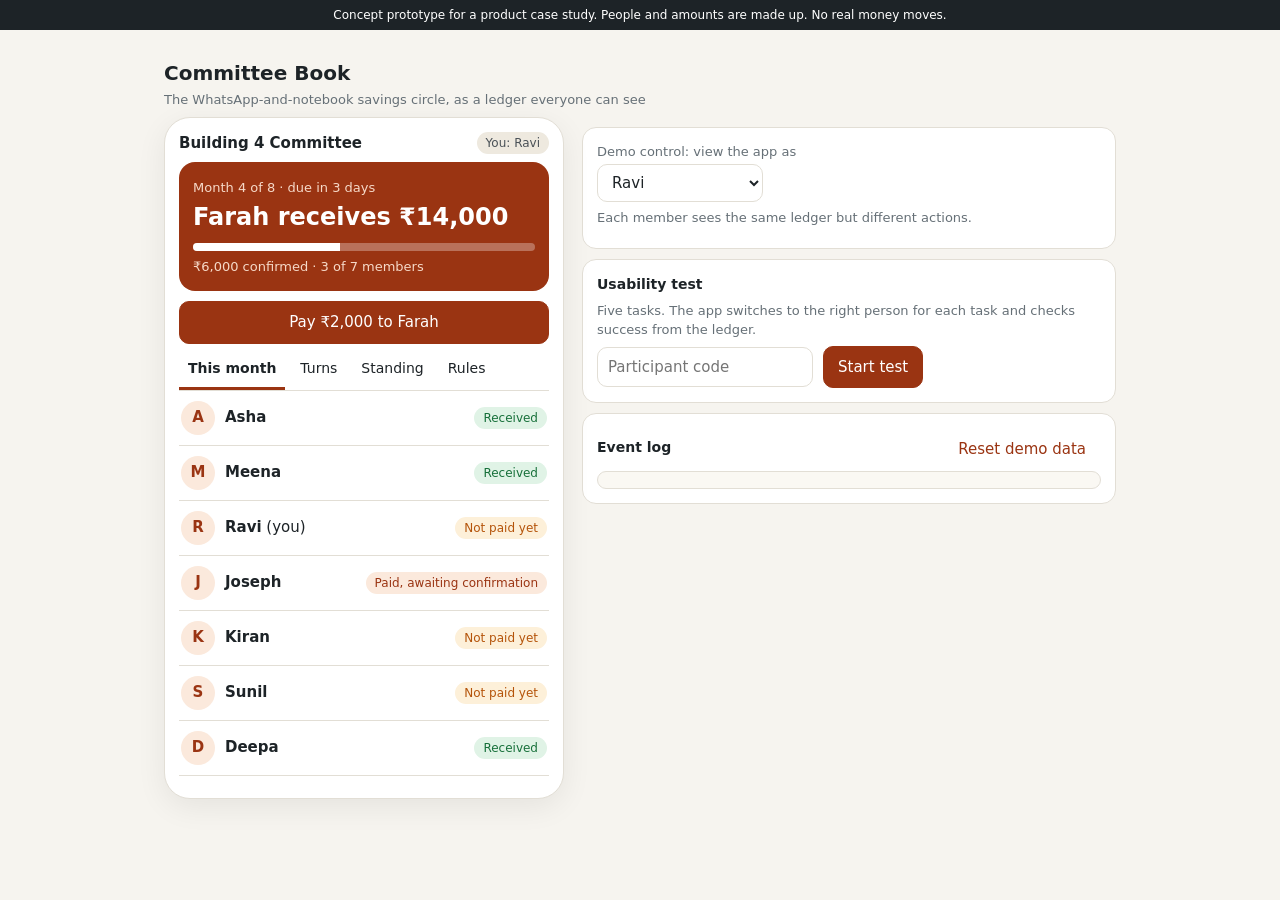
==== index.html @ bd83f0d8 "Add committee-book: prototype, PRD, tests and README Split out of pm-prototypes into its own reposit" ====
<!DOCTYPE html>
<html lang="en">
<head>
<meta charset="utf-8">
<meta name="viewport" content="width=device-width, initial-scale=1">
<title>Committee Book: a shared ledger for savings circles</title>
<link rel="stylesheet" href="base.css">
<style>
:root{--accent:#9a3412;--accent-soft:#fbe9dc}
.layout{display:grid;grid-template-columns:400px 1fr;gap:18px;align-items:start}@media(max-width:860px){.layout{grid-template-columns:1fr}}
.phone{margin:0}.scroll{height:680px;overflow:auto;padding:14px}
.hero{background:var(--accent);color:#fff;border-radius:16px;padding:14px}.hero b{font-size:24px;display:block}.hero small{color:#f6d9c8}
.bar{height:8px;background:rgba(255,255,255,.3);border-radius:9px;overflow:hidden;margin:8px 0 4px}.bar i{display:block;height:100%;background:#fff}
.who{display:flex;gap:10px;align-items:center;padding:10px 2px;border-bottom:1px solid var(--line)}.who .av{width:34px;height:34px;border-radius:50%;background:var(--accent-soft);color:var(--accent);display:grid;place-items:center;font-weight:700;flex:none}
.who .act{margin-left:auto;display:flex;gap:6px;align-items:center;flex-wrap:wrap;justify-content:flex-end}.who button{min-height:34px;padding:4px 10px}
.tabs button{padding:8px 9px;font-size:14px}.note{background:var(--warn-soft);border:1px solid #efd9a8;border-radius:12px;padding:10px;margin:10px 0}
.task{background:#fff;border:2px solid var(--accent);border-radius:12px;padding:12px}.seg{display:flex;gap:6px;flex-wrap:wrap;margin:6px 0}
</style>
</head>
<body>
<div class="concept">Concept prototype for a product case study. People and amounts are made up. No real money moves.</div>
<div class="wrap">
  <header class="top"><div><h1>Committee Book</h1><small>The WhatsApp-and-notebook savings circle, as a ledger everyone can see</small></div></header>
  <div class="layout">
    <div class="phone" id="phone"><div class="scroll" id="app"></div></div>
    <div>
      <div class="card">
        <label for="viewer">Demo control: view the app as</label>
        <select id="viewer"></select>
        <p class="muted">Each member sees the same ledger but different actions.</p>
      </div>
      <div class="card">
        <h3>Usability test</h3>
        <p class="muted">Five tasks. The app switches to the right person for each task and checks success from the ledger.</p>
        <div class="row"><input id="pid" placeholder="Participant code" maxlength="12"><button class="primary" id="startTest">Start test</button></div>
        <div id="taskBox" class="task hidden" style="margin-top:10px"></div>
        <div id="testDone" class="hidden" style="margin-top:10px"><table id="testTable"></table><div class="row" style="margin-top:8px"><button class="primary" id="dlTest">Download results (CSV)</button></div></div>
      </div>
      <div class="card"><div class="row"><h3 class="grow">Event log</h3><button class="ghost" id="resetData">Reset demo data</button></div><div class="log" id="log"></div></div>
    </div>
  </div>
</div>
<script src="logic.js"></script>
<script>
const C = Committee, $ = id => document.getElementById(id);
const esc = s => String(s).replace(/[&<>"]/g, c => ({ '&': '&amp;', '<': '&lt;', '>': '&gt;', '"': '&quot;' }[c]));
const store = { get(k, d) { try { return JSON.parse(localStorage.getItem(k)) ?? d; } catch (e) { return d; } }, set(k, v) { try { localStorage.setItem(k, JSON.stringify(v)); } catch (e) {} } };
const rupee = n => (n < 0 ? '−' : '') + '₹' + Math.abs(n).toLocaleString('en-IN');
let s = C.seed(), me = 3, tab = 'round', events = [], test = null, toastTimer = null;
const nm = id => C.member(s, id).name;
function track(name, detail) { events.push({ t: Date.now(), name, detail: detail || '', as: nm(me) }); $('log').textContent = events.slice(-40).map(e => `${new Date(e.t).toLocaleTimeString('en-IN')}  ${e.as.padEnd(7)} ${e.name}  ${e.detail}`).join('\n'); $('log').scrollTop = 1e6; if (test) { test.taps++; checkTask(); } }
function toast(msg, undo) { const old = $('toast'); if (old) old.remove(); clearTimeout(toastTimer); const t = document.createElement('div'); t.className = 'toast'; t.id = 'toast'; t.setAttribute('role', 'status'); t.innerHTML = `<span class="grow">${esc(msg)}</span>${undo ? '<button>Undo</button>' : ''}`; if (undo) t.querySelector('button').onclick = () => { undo(); t.remove(); }; $('phone').appendChild(t); toastTimer = setTimeout(() => t.remove(), 5000); }
function sheet(html) { closeSheet(); const bg = document.createElement('div'); bg.className = 'sheet-bg'; bg.id = 'sheetBg'; bg.innerHTML = `<div class="sheet" role="dialog" aria-modal="true">${html}</div>`; bg.onclick = e => { if (e.target === bg) closeSheet(); }; $('phone').appendChild(bg); return bg; }
function closeSheet() { const x = $('sheetBg'); if (x) x.remove(); }
function apply(next, ev, detail, msg) { const prev = s; if (next === prev) return; s = next; track(ev, detail); closeSheet(); render(); toast(msg, () => { s = prev; track('undo', ev); render(); }); }
const PILL = { confirmed: ['ok', 'Received'], paid: ['acc', 'Paid, awaiting confirmation'], pending: ['warn', 'Not paid yet'] };

function render() {
  const sum = C.summary(s), r = sum.round, total = Object.keys(r.pay).length, iReceive = r.receiver === me, mine = r.pay[me];
  const swapsForMe = s.swaps.filter(w => w.status === 'pending' && w.to === me);
  let h = `<div class="row"><b class="grow">${esc(s.name)}</b><span class="pill">You: ${esc(nm(me))}${me === s.organiser ? ' (organiser)' : ''}</span></div>
    <div class="hero" style="margin-top:8px"><small>Month ${r.n} of ${s.members.length} · due ${r.dueInDays <= 0 ? 'today' : 'in ' + r.dueInDays + ' days'}</small><b>${esc(nm(r.receiver))} receives ${rupee(C.pot(s))}</b><div class="bar"><i style="width:${sum.confirmed.length / total * 100}%"></i></div><small>${rupee(sum.collected)} confirmed · ${sum.confirmed.length} of ${total} members</small></div>`;
  h += swapsForMe.map(w => `<div class="note"><b>${esc(nm(w.from))} asks to swap turns with you</b><br><small>You would receive in month ${C.turnOf(s, w.from)} instead of month ${C.turnOf(s, w.to)}.</small><div class="row" style="margin-top:6px"><button class="primary" data-swap="${w.id}" data-ok="1">Agree</button><button data-swap="${w.id}" data-ok="">Decline</button></div></div>`).join('');
  if (!iReceive && mine) h += mine.status === 'pending' ? `<button class="primary" id="payBtn" style="width:100%;margin-top:10px">Pay ${rupee(s.contribution)} to ${esc(nm(r.receiver))}</button>${mine.disputed ? '<small class="pill bad">' + esc(nm(r.receiver)) + ' says the last payment did not arrive</small>' : ''}` : `<div class="note">${mine.status === 'paid' ? 'You have paid. Waiting for ' + esc(nm(r.receiver)) + ' to confirm.' : 'Your payment this month is confirmed.'}</div>`;
  if (iReceive) h += `<div class="note"><b>It is your month.</b> Confirm each payment when it reaches your account.</div>`;
  h += `<div class="tabs" role="tablist">${[['round', 'This month'], ['turns', 'Turns'], ['standing', 'Standing'], ['rules', 'Rules']].map(([k, t]) => `<button role="tab" aria-selected="${tab === k}" data-tab="${k}">${t}</button>`).join('')}</div>`;
  if (tab === 'round') {
    h += Object.keys(r.pay).map(Number).map(id => { const p = r.pay[id], [cls, txt] = PILL[p.status];
      const act = iReceive && p.status === 'paid' ? `<button class="primary" data-confirm="${id}">Confirm received</button><button data-dispute="${id}">Not received</button>` : `<span class="pill ${cls}">${txt}</span>`;
      return `<div class="who"><span class="av">${esc(nm(id)[0])}</span><span><b>${esc(nm(id))}</b>${id === me ? ' (you)' : ''}${p.late ? '<br><small>paid late</small>' : ''}</span><span class="act">${act}</span></div>`; }).join('');
    if (me === s.organiser && sum.pending.length) h += `<button id="remind" style="width:100%;margin-top:10px">Remind ${sum.pending.length} member${sum.pending.length > 1 ? 's' : ''} who have not paid</button>`;
  }
  if (tab === 'turns') h += s.order.map((id, i) => { const n = i + 1, state = n < s.current ? ['', 'Done'] : n === s.current ? ['acc', 'This month'] : ['', 'Month ' + n];
    const ask = n > s.current && id !== me && C.canSwap(s, me, id) ? `<button data-ask="${id}">Ask to swap</button>` : '';
    const waiting = s.swaps.some(w => w.status === 'pending' && w.from === me && w.to === id) ? '<span class="pill warn">Swap requested</span>' : '';
    return `<div class="who"><span class="av">${n}</span><span><b>${esc(nm(id))}</b>${id === me ? ' (you)' : ''}</span><span class="act">${waiting || ask}<span class="pill ${state[0]}">${state[1]}</span></span></div>`; }).join('');
  if (tab === 'standing') h += `<p class="muted">Someone who has already received the pot still owes the group their remaining months. This table makes that visible to everyone.</p><table><tr><th>Member</th><th class="num">Put in</th><th class="num">Received</th><th class="num">Ahead / behind</th><th class="num">On time</th></tr>${C.standing(s).map(x => `<tr><td>${esc(x.name)}${x.id === me ? ' (you)' : ''}</td><td class="num">${rupee(x.paidIn)}</td><td class="num">${rupee(x.received)}</td><td class="num"><span class="pill ${x.net > 0 ? 'warn' : ''}">${x.net > 0 ? '+' : ''}${rupee(x.net)}</span></td><td class="num">${x.onTime}%</td></tr>`).join('')}</table><small>Ahead (+) means received more than put in so far.</small>`;
  if (tab === 'rules') h += `<p class="muted">Agreed by all members when the group was created.</p><ol>${C.RULES.map(x => `<li style="margin:6px 0">${esc(x)}</li>`).join('')}</ol>`;
  $('app').innerHTML = h;
  $('app').querySelectorAll('[data-tab]').forEach(b => b.onclick = () => { tab = b.dataset.tab; track('open_tab', tab); render(); });
  $('app').querySelectorAll('[data-confirm]').forEach(b => b.onclick = () => apply(C.confirm(s, +b.dataset.confirm), 'payment_confirmed', nm(+b.dataset.confirm), `Confirmed ${nm(+b.dataset.confirm)}’s payment`));
  $('app').querySelectorAll('[data-dispute]').forEach(b => b.onclick = () => apply(C.dispute(s, +b.dataset.dispute), 'payment_disputed', nm(+b.dataset.dispute), `Marked as not received. ${nm(+b.dataset.dispute)} has been told.`));
  $('app').querySelectorAll('[data-swap]').forEach(b => b.onclick = () => apply(C.answerSwap(s, +b.dataset.swap, !!b.dataset.ok), b.dataset.ok ? 'swap_approved' : 'swap_declined', '', b.dataset.ok ? 'Turns swapped. Everyone can see the new order.' : 'Swap declined'));
  $('app').querySelectorAll('[data-ask]').forEach(b => b.onclick = () => { const to = +b.dataset.ask; track('swap_start', nm(to)); const sh = sheet(`<h2 style="margin-top:0">Swap turns with ${esc(nm(to))}?</h2><p>You would receive in month ${C.turnOf(s, to)} instead of month ${C.turnOf(s, me)}. ${esc(nm(to))} must agree. The whole group will see the change.</p><div class="row"><button class="primary" id="y">Send request</button><button id="n">Cancel</button></div>`); sh.querySelector('#y').onclick = () => apply(C.requestSwap(s, me, to), 'swap_requested', nm(to), `Request sent to ${nm(to)}`); sh.querySelector('#n').onclick = closeSheet; });
  const pb = $('payBtn'); if (pb) pb.onclick = () => { track('pay_start'); const sh = sheet(`<h2 style="margin-top:0">Pay ${esc(nm(r.receiver))}</h2><p><b>${rupee(s.contribution)}</b> goes straight from your bank account to ${esc(nm(r.receiver))}’s by UPI. The app does not hold it.</p><small>In this prototype no money moves.</small><div class="row" style="margin-top:10px"><button class="primary" id="y">Pay ${rupee(s.contribution)}</button><button id="n">Cancel</button></div>`); sh.querySelector('#y').onclick = () => apply(C.pay(s, me), 'paid', nm(r.receiver), `Paid. ${nm(r.receiver)} will confirm.`); sh.querySelector('#n').onclick = closeSheet; };
  const rb = $('remind'); if (rb) rb.onclick = () => { track('reminder_sent', sum.pending.map(nm).join(', ')); toast('Reminder sent to ' + sum.pending.map(nm).join(', ')); };
  $('viewer').value = me;
}
$('viewer').innerHTML = s.members.map(m => `<option value="${m.id}">${esc(m.name)}${m.id === s.organiser ? ' (organiser)' : ''}</option>`).join('');
$('viewer').onchange = e => { me = +e.target.value; tab = 'round'; closeSheet(); const t = $('toast'); if (t) t.remove(); render(); };

// ---------- usability test ----------
function showTask() { const t = C.TASKS[test.i]; me = t.as; tab = 'round'; closeSheet(); render(); $('taskBox').classList.remove('hidden'); $('taskBox').innerHTML = `<small>Task ${test.i + 1} of ${C.TASKS.length}</small><p style="font-weight:600">${esc(t.text)}</p><button class="ghost" id="giveUp">I can’t do this</button>`; $('giveUp').onclick = () => endTask(false); test.t0 = Date.now(); test.taps = 0; test.mark = events.length; }
function checkTask() { if (!test || test.asking) return; if (C.TASKS[test.i].done(s, events.slice(test.mark))) endTask(true); }
function endTask(ok) { test.asking = true; const rec = { participant: test.pid, task: C.TASKS[test.i].id, success: ok ? 1 : 0, seconds: +((Date.now() - test.t0) / 1000).toFixed(1), taps: test.taps };
  $('taskBox').innerHTML = `<p style="font-weight:600">${ok ? 'Done.' : 'No problem.'} How easy was that?</p><div class="seg">${[1, 2, 3, 4, 5, 6, 7].map(n => `<button data-n="${n}">${n}</button>`).join('')}</div><small>1 = very hard, 7 = very easy</small>`;
  $('taskBox').querySelectorAll('[data-n]').forEach(b => b.onclick = () => { rec.ease = +b.dataset.n; test.rows.push(rec); test.asking = false; if (++test.i < C.TASKS.length) showTask(); else finishTest(); }); }
function finishTest() { const rows = test.rows; store.set('committee_tests', store.get('committee_tests', []).concat(rows)); $('taskBox').classList.add('hidden'); $('testDone').classList.remove('hidden');
  $('testTable').innerHTML = '<tr><th>Task</th><th>Done</th><th class="num">Seconds</th><th class="num">Taps</th><th class="num">Ease</th></tr>' + rows.map(r => `<tr><td>${r.task}</td><td>${r.success ? 'yes' : 'no'}</td><td class="num">${r.seconds}</td><td class="num">${r.taps}</td><td class="num">${r.ease}</td></tr>`).join('');
  $('dlTest').onclick = () => { const a = document.createElement('a'); a.href = URL.createObjectURL(new Blob(['participant,task,success,seconds,taps,ease\n' + store.get('committee_tests', rows).map(r => [r.participant, r.task, r.success, r.seconds, r.taps, r.ease].join(',')).join('\n')], { type: 'text/csv' })); a.download = 'committee_test.csv'; document.body.appendChild(a); a.click(); a.remove(); }; test = null; }
$('startTest').onclick = () => { s = C.seed(); events = []; $('testDone').classList.add('hidden'); test = { pid: $('pid').value.trim().replace(/[^A-Za-z0-9_-]/g, '') || 'P' + String(Date.now()).slice(-4), i: 0, rows: [], taps: 0, asking: false }; showTask(); };
$('resetData').onclick = () => { s = C.seed(); events = []; $('log').textContent = ''; tab = 'round'; closeSheet(); render(); };
render();
</script>
</body>
</html>
---- base.css ----
:root{--bg:#f6f4ef;--card:#fff;--ink:#1d2327;--muted:#667077;--line:#e2ded5;--accent:#0f6b5c;--accent-soft:#dff1ec;--warn:#b45309;--warn-soft:#fdf0d9;--bad:#b3261e;--bad-soft:#fbe4e2;--ok:#17703a;--ok-soft:#e0f3e6;--r:14px}
*{box-sizing:border-box}html{-webkit-text-size-adjust:100%}
body{margin:0;background:var(--bg);color:var(--ink);font:15px/1.5 system-ui,-apple-system,"Segoe UI",Roboto,"Noto Sans",sans-serif}
h1{font-size:20px;margin:0}h2{font-size:16px;margin:18px 0 8px}h3{font-size:14px;margin:0 0 4px}
p{margin:6px 0}small,.muted{color:var(--muted);font-size:13px}
.wrap{max-width:980px;margin:0 auto;padding:14px}
.concept{background:#1d2327;color:#fff;font-size:12px;padding:6px 14px;text-align:center}
header.top{display:flex;align-items:center;justify-content:space-between;gap:10px;padding:14px 0 6px;flex-wrap:wrap}
.card{background:var(--card);border:1px solid var(--line);border-radius:var(--r);padding:14px;margin:10px 0}
.row{display:flex;gap:10px;align-items:center;flex-wrap:wrap}.grow{flex:1}.right{margin-left:auto}
button,.btn{font:inherit;border:1px solid var(--line);background:#fff;color:var(--ink);border-radius:10px;padding:9px 14px;cursor:pointer;min-height:40px}
button:hover{border-color:#b9b3a6}button.primary{background:var(--accent);border-color:var(--accent);color:#fff}
button.danger{background:var(--bad);border-color:var(--bad);color:#fff}button.ghost{border-color:transparent;background:transparent;color:var(--accent)}
button:disabled{opacity:.5;cursor:default}button:focus-visible,select:focus-visible,input:focus-visible,textarea:focus-visible{outline:2px solid var(--accent);outline-offset:2px}
select,input,textarea{font:inherit;border:1px solid var(--line);border-radius:10px;padding:8px 10px;background:#fff;color:var(--ink);max-width:100%}
textarea{width:100%;min-height:80px;resize:vertical}label{font-size:13px;color:var(--muted);display:block;margin-bottom:3px}
.tabs{display:flex;gap:6px;border-bottom:1px solid var(--line);margin-top:6px;overflow-x:auto}
.tabs button{border:0;border-bottom:3px solid transparent;border-radius:0;background:none;padding:10px 12px;white-space:nowrap}
.tabs button[aria-selected=true]{border-bottom-color:var(--accent);font-weight:600}
.pill{display:inline-block;font-size:12px;padding:2px 9px;border-radius:99px;background:#eee9df;color:#4a5157;white-space:nowrap}
.pill.ok{background:var(--ok-soft);color:var(--ok)}.pill.warn{background:var(--warn-soft);color:var(--warn)}.pill.bad{background:var(--bad-soft);color:var(--bad)}.pill.acc{background:var(--accent-soft);color:var(--accent)}
table{border-collapse:collapse;width:100%;font-size:13px}th,td{border-bottom:1px solid var(--line);padding:6px 8px;text-align:left}th{color:var(--muted);font-weight:600}td.num,th.num{text-align:right;font-variant-numeric:tabular-nums}
.grid2{display:grid;grid-template-columns:1fr 1fr;gap:12px}@media(max-width:760px){.grid2{grid-template-columns:1fr}}
.phone{max-width:400px;margin:0 auto;background:#fff;border:1px solid var(--line);border-radius:26px;overflow:hidden;position:relative;min-height:640px;box-shadow:0 8px 30px rgba(0,0,0,.07)}
.sheet-bg{position:absolute;inset:0;background:rgba(20,24,27,.45);display:flex;align-items:flex-end;z-index:5}
.sheet{background:#fff;border-radius:20px 20px 0 0;padding:16px;width:100%;max-height:88%;overflow:auto}
.toast{position:absolute;left:12px;right:12px;bottom:12px;background:#1d2327;color:#fff;border-radius:12px;padding:10px 12px;display:flex;align-items:center;gap:10px;z-index:6;font-size:14px}
.toast button{min-height:32px;padding:4px 10px;background:transparent;color:#9be3d2;border-color:transparent}
.hidden{display:none!important}.log{font:12px/1.5 ui-monospace,Menlo,Consolas,monospace;max-height:260px;overflow:auto;background:#faf8f3;border:1px solid var(--line);border-radius:10px;padding:8px;white-space:pre-wrap}
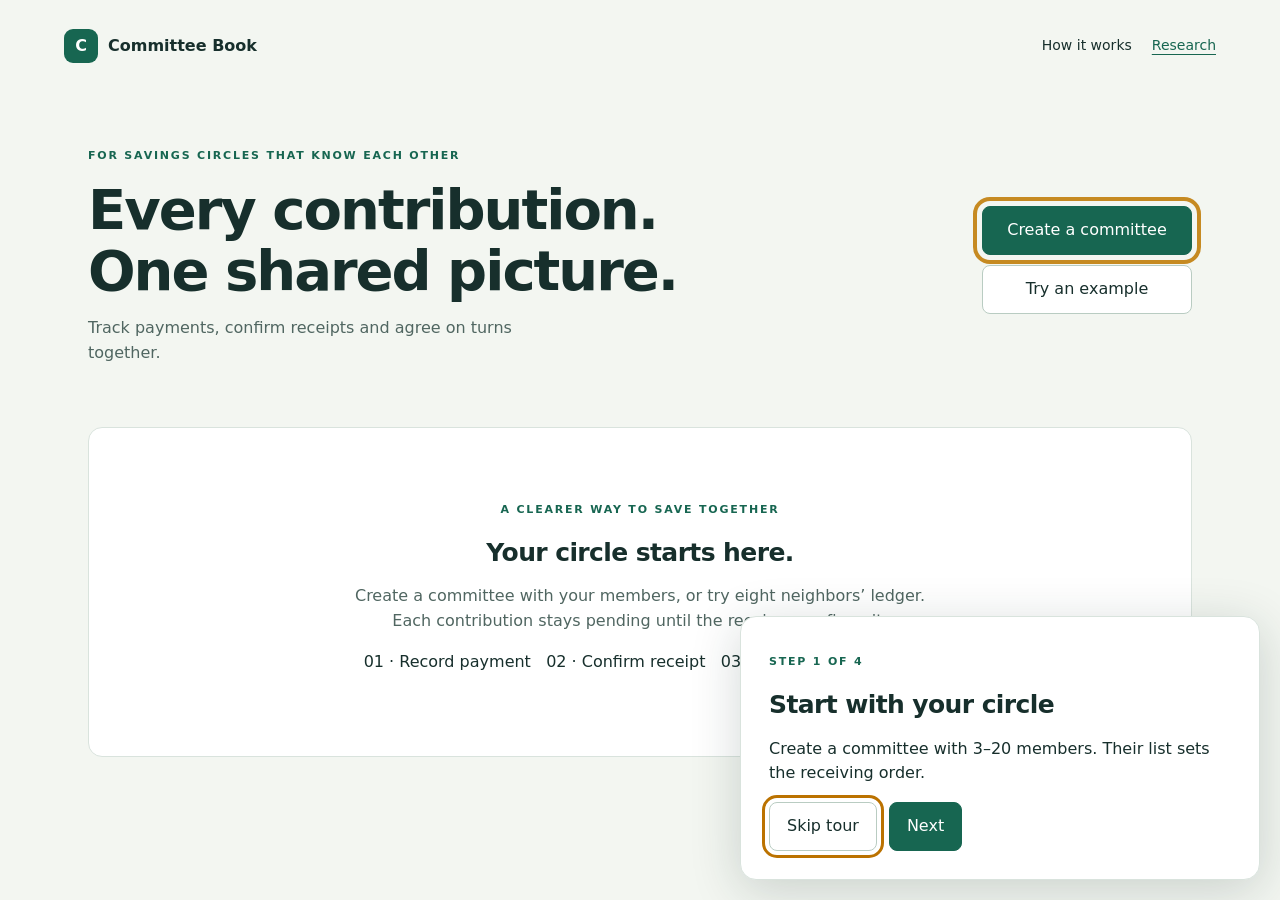
==== commit e192452c: "UI overhaul: new interface, walkthrough, working flows" ====
--- a/index.html
+++ b/index.html
@@ -1,106 +1,7 @@
-<!DOCTYPE html>
-<html lang="en">
-<head>
-<meta charset="utf-8">
-<meta name="viewport" content="width=device-width, initial-scale=1">
-<title>Committee Book: a shared ledger for savings circles</title>
-<link rel="stylesheet" href="base.css">
-<style>
-:root{--accent:#9a3412;--accent-soft:#fbe9dc}
-.layout{display:grid;grid-template-columns:400px 1fr;gap:18px;align-items:start}@media(max-width:860px){.layout{grid-template-columns:1fr}}
-.phone{margin:0}.scroll{height:680px;overflow:auto;padding:14px}
-.hero{background:var(--accent);color:#fff;border-radius:16px;padding:14px}.hero b{font-size:24px;display:block}.hero small{color:#f6d9c8}
-.bar{height:8px;background:rgba(255,255,255,.3);border-radius:9px;overflow:hidden;margin:8px 0 4px}.bar i{display:block;height:100%;background:#fff}
-.who{display:flex;gap:10px;align-items:center;padding:10px 2px;border-bottom:1px solid var(--line)}.who .av{width:34px;height:34px;border-radius:50%;background:var(--accent-soft);color:var(--accent);display:grid;place-items:center;font-weight:700;flex:none}
-.who .act{margin-left:auto;display:flex;gap:6px;align-items:center;flex-wrap:wrap;justify-content:flex-end}.who button{min-height:34px;padding:4px 10px}
-.tabs button{padding:8px 9px;font-size:14px}.note{background:var(--warn-soft);border:1px solid #efd9a8;border-radius:12px;padding:10px;margin:10px 0}
-.task{background:#fff;border:2px solid var(--accent);border-radius:12px;padding:12px}.seg{display:flex;gap:6px;flex-wrap:wrap;margin:6px 0}
-</style>
-</head>
-<body>
-<div class="concept">Concept prototype for a product case study. People and amounts are made up. No real money moves.</div>
-<div class="wrap">
-  <header class="top"><div><h1>Committee Book</h1><small>The WhatsApp-and-notebook savings circle, as a ledger everyone can see</small></div></header>
-  <div class="layout">
-    <div class="phone" id="phone"><div class="scroll" id="app"></div></div>
-    <div>
-      <div class="card">
-        <label for="viewer">Demo control: view the app as</label>
-        <select id="viewer"></select>
-        <p class="muted">Each member sees the same ledger but different actions.</p>
-      </div>
-      <div class="card">
-        <h3>Usability test</h3>
-        <p class="muted">Five tasks. The app switches to the right person for each task and checks success from the ledger.</p>
-        <div class="row"><input id="pid" placeholder="Participant code" maxlength="12"><button class="primary" id="startTest">Start test</button></div>
-        <div id="taskBox" class="task hidden" style="margin-top:10px"></div>
-        <div id="testDone" class="hidden" style="margin-top:10px"><table id="testTable"></table><div class="row" style="margin-top:8px"><button class="primary" id="dlTest">Download results (CSV)</button></div></div>
-      </div>
-      <div class="card"><div class="row"><h3 class="grow">Event log</h3><button class="ghost" id="resetData">Reset demo data</button></div><div class="log" id="log"></div></div>
-    </div>
-  </div>
-</div>
-<script src="logic.js"></script>
-<script>
-const C = Committee, $ = id => document.getElementById(id);
-const esc = s => String(s).replace(/[&<>"]/g, c => ({ '&': '&amp;', '<': '&lt;', '>': '&gt;', '"': '&quot;' }[c]));
-const store = { get(k, d) { try { return JSON.parse(localStorage.getItem(k)) ?? d; } catch (e) { return d; } }, set(k, v) { try { localStorage.setItem(k, JSON.stringify(v)); } catch (e) {} } };
-const rupee = n => (n < 0 ? '−' : '') + '₹' + Math.abs(n).toLocaleString('en-IN');
-let s = C.seed(), me = 3, tab = 'round', events = [], test = null, toastTimer = null;
-const nm = id => C.member(s, id).name;
-function track(name, detail) { events.push({ t: Date.now(), name, detail: detail || '', as: nm(me) }); $('log').textContent = events.slice(-40).map(e => `${new Date(e.t).toLocaleTimeString('en-IN')}  ${e.as.padEnd(7)} ${e.name}  ${e.detail}`).join('\n'); $('log').scrollTop = 1e6; if (test) { test.taps++; checkTask(); } }
-function toast(msg, undo) { const old = $('toast'); if (old) old.remove(); clearTimeout(toastTimer); const t = document.createElement('div'); t.className = 'toast'; t.id = 'toast'; t.setAttribute('role', 'status'); t.innerHTML = `<span class="grow">${esc(msg)}</span>${undo ? '<button>Undo</button>' : ''}`; if (undo) t.querySelector('button').onclick = () => { undo(); t.remove(); }; $('phone').appendChild(t); toastTimer = setTimeout(() => t.remove(), 5000); }
-function sheet(html) { closeSheet(); const bg = document.createElement('div'); bg.className = 'sheet-bg'; bg.id = 'sheetBg'; bg.innerHTML = `<div class="sheet" role="dialog" aria-modal="true">${html}</div>`; bg.onclick = e => { if (e.target === bg) closeSheet(); }; $('phone').appendChild(bg); return bg; }
-function closeSheet() { const x = $('sheetBg'); if (x) x.remove(); }
-function apply(next, ev, detail, msg) { const prev = s; if (next === prev) return; s = next; track(ev, detail); closeSheet(); render(); toast(msg, () => { s = prev; track('undo', ev); render(); }); }
-const PILL = { confirmed: ['ok', 'Received'], paid: ['acc', 'Paid, awaiting confirmation'], pending: ['warn', 'Not paid yet'] };
-
-function render() {
-  const sum = C.summary(s), r = sum.round, total = Object.keys(r.pay).length, iReceive = r.receiver === me, mine = r.pay[me];
-  const swapsForMe = s.swaps.filter(w => w.status === 'pending' && w.to === me);
-  let h = `<div class="row"><b class="grow">${esc(s.name)}</b><span class="pill">You: ${esc(nm(me))}${me === s.organiser ? ' (organiser)' : ''}</span></div>
-    <div class="hero" style="margin-top:8px"><small>Month ${r.n} of ${s.members.length} · due ${r.dueInDays <= 0 ? 'today' : 'in ' + r.dueInDays + ' days'}</small><b>${esc(nm(r.receiver))} receives ${rupee(C.pot(s))}</b><div class="bar"><i style="width:${sum.confirmed.length / total * 100}%"></i></div><small>${rupee(sum.collected)} confirmed · ${sum.confirmed.length} of ${total} members</small></div>`;
-  h += swapsForMe.map(w => `<div class="note"><b>${esc(nm(w.from))} asks to swap turns with you</b><br><small>You would receive in month ${C.turnOf(s, w.from)} instead of month ${C.turnOf(s, w.to)}.</small><div class="row" style="margin-top:6px"><button class="primary" data-swap="${w.id}" data-ok="1">Agree</button><button data-swap="${w.id}" data-ok="">Decline</button></div></div>`).join('');
-  if (!iReceive && mine) h += mine.status === 'pending' ? `<button class="primary" id="payBtn" style="width:100%;margin-top:10px">Pay ${rupee(s.contribution)} to ${esc(nm(r.receiver))}</button>${mine.disputed ? '<small class="pill bad">' + esc(nm(r.receiver)) + ' says the last payment did not arrive</small>' : ''}` : `<div class="note">${mine.status === 'paid' ? 'You have paid. Waiting for ' + esc(nm(r.receiver)) + ' to confirm.' : 'Your payment this month is confirmed.'}</div>`;
-  if (iReceive) h += `<div class="note"><b>It is your month.</b> Confirm each payment when it reaches your account.</div>`;
-  h += `<div class="tabs" role="tablist">${[['round', 'This month'], ['turns', 'Turns'], ['standing', 'Standing'], ['rules', 'Rules']].map(([k, t]) => `<button role="tab" aria-selected="${tab === k}" data-tab="${k}">${t}</button>`).join('')}</div>`;
-  if (tab === 'round') {
-    h += Object.keys(r.pay).map(Number).map(id => { const p = r.pay[id], [cls, txt] = PILL[p.status];
-      const act = iReceive && p.status === 'paid' ? `<button class="primary" data-confirm="${id}">Confirm received</button><button data-dispute="${id}">Not received</button>` : `<span class="pill ${cls}">${txt}</span>`;
-      return `<div class="who"><span class="av">${esc(nm(id)[0])}</span><span><b>${esc(nm(id))}</b>${id === me ? ' (you)' : ''}${p.late ? '<br><small>paid late</small>' : ''}</span><span class="act">${act}</span></div>`; }).join('');
-    if (me === s.organiser && sum.pending.length) h += `<button id="remind" style="width:100%;margin-top:10px">Remind ${sum.pending.length} member${sum.pending.length > 1 ? 's' : ''} who have not paid</button>`;
-  }
-  if (tab === 'turns') h += s.order.map((id, i) => { const n = i + 1, state = n < s.current ? ['', 'Done'] : n === s.current ? ['acc', 'This month'] : ['', 'Month ' + n];
-    const ask = n > s.current && id !== me && C.canSwap(s, me, id) ? `<button data-ask="${id}">Ask to swap</button>` : '';
-    const waiting = s.swaps.some(w => w.status === 'pending' && w.from === me && w.to === id) ? '<span class="pill warn">Swap requested</span>' : '';
-    return `<div class="who"><span class="av">${n}</span><span><b>${esc(nm(id))}</b>${id === me ? ' (you)' : ''}</span><span class="act">${waiting || ask}<span class="pill ${state[0]}">${state[1]}</span></span></div>`; }).join('');
-  if (tab === 'standing') h += `<p class="muted">Someone who has already received the pot still owes the group their remaining months. This table makes that visible to everyone.</p><table><tr><th>Member</th><th class="num">Put in</th><th class="num">Received</th><th class="num">Ahead / behind</th><th class="num">On time</th></tr>${C.standing(s).map(x => `<tr><td>${esc(x.name)}${x.id === me ? ' (you)' : ''}</td><td class="num">${rupee(x.paidIn)}</td><td class="num">${rupee(x.received)}</td><td class="num"><span class="pill ${x.net > 0 ? 'warn' : ''}">${x.net > 0 ? '+' : ''}${rupee(x.net)}</span></td><td class="num">${x.onTime}%</td></tr>`).join('')}</table><small>Ahead (+) means received more than put in so far.</small>`;
-  if (tab === 'rules') h += `<p class="muted">Agreed by all members when the group was created.</p><ol>${C.RULES.map(x => `<li style="margin:6px 0">${esc(x)}</li>`).join('')}</ol>`;
-  $('app').innerHTML = h;
-  $('app').querySelectorAll('[data-tab]').forEach(b => b.onclick = () => { tab = b.dataset.tab; track('open_tab', tab); render(); });
-  $('app').querySelectorAll('[data-confirm]').forEach(b => b.onclick = () => apply(C.confirm(s, +b.dataset.confirm), 'payment_confirmed', nm(+b.dataset.confirm), `Confirmed ${nm(+b.dataset.confirm)}’s payment`));
-  $('app').querySelectorAll('[data-dispute]').forEach(b => b.onclick = () => apply(C.dispute(s, +b.dataset.dispute), 'payment_disputed', nm(+b.dataset.dispute), `Marked as not received. ${nm(+b.dataset.dispute)} has been told.`));
-  $('app').querySelectorAll('[data-swap]').forEach(b => b.onclick = () => apply(C.answerSwap(s, +b.dataset.swap, !!b.dataset.ok), b.dataset.ok ? 'swap_approved' : 'swap_declined', '', b.dataset.ok ? 'Turns swapped. Everyone can see the new order.' : 'Swap declined'));
-  $('app').querySelectorAll('[data-ask]').forEach(b => b.onclick = () => { const to = +b.dataset.ask; track('swap_start', nm(to)); const sh = sheet(`<h2 style="margin-top:0">Swap turns with ${esc(nm(to))}?</h2><p>You would receive in month ${C.turnOf(s, to)} instead of month ${C.turnOf(s, me)}. ${esc(nm(to))} must agree. The whole group will see the change.</p><div class="row"><button class="primary" id="y">Send request</button><button id="n">Cancel</button></div>`); sh.querySelector('#y').onclick = () => apply(C.requestSwap(s, me, to), 'swap_requested', nm(to), `Request sent to ${nm(to)}`); sh.querySelector('#n').onclick = closeSheet; });
-  const pb = $('payBtn'); if (pb) pb.onclick = () => { track('pay_start'); const sh = sheet(`<h2 style="margin-top:0">Pay ${esc(nm(r.receiver))}</h2><p><b>${rupee(s.contribution)}</b> goes straight from your bank account to ${esc(nm(r.receiver))}’s by UPI. The app does not hold it.</p><small>In this prototype no money moves.</small><div class="row" style="margin-top:10px"><button class="primary" id="y">Pay ${rupee(s.contribution)}</button><button id="n">Cancel</button></div>`); sh.querySelector('#y').onclick = () => apply(C.pay(s, me), 'paid', nm(r.receiver), `Paid. ${nm(r.receiver)} will confirm.`); sh.querySelector('#n').onclick = closeSheet; };
-  const rb = $('remind'); if (rb) rb.onclick = () => { track('reminder_sent', sum.pending.map(nm).join(', ')); toast('Reminder sent to ' + sum.pending.map(nm).join(', ')); };
-  $('viewer').value = me;
-}
-$('viewer').innerHTML = s.members.map(m => `<option value="${m.id}">${esc(m.name)}${m.id === s.organiser ? ' (organiser)' : ''}</option>`).join('');
-$('viewer').onchange = e => { me = +e.target.value; tab = 'round'; closeSheet(); const t = $('toast'); if (t) t.remove(); render(); };
-
-// ---------- usability test ----------
-function showTask() { const t = C.TASKS[test.i]; me = t.as; tab = 'round'; closeSheet(); render(); $('taskBox').classList.remove('hidden'); $('taskBox').innerHTML = `<small>Task ${test.i + 1} of ${C.TASKS.length}</small><p style="font-weight:600">${esc(t.text)}</p><button class="ghost" id="giveUp">I can’t do this</button>`; $('giveUp').onclick = () => endTask(false); test.t0 = Date.now(); test.taps = 0; test.mark = events.length; }
-function checkTask() { if (!test || test.asking) return; if (C.TASKS[test.i].done(s, events.slice(test.mark))) endTask(true); }
-function endTask(ok) { test.asking = true; const rec = { participant: test.pid, task: C.TASKS[test.i].id, success: ok ? 1 : 0, seconds: +((Date.now() - test.t0) / 1000).toFixed(1), taps: test.taps };
-  $('taskBox').innerHTML = `<p style="font-weight:600">${ok ? 'Done.' : 'No problem.'} How easy was that?</p><div class="seg">${[1, 2, 3, 4, 5, 6, 7].map(n => `<button data-n="${n}">${n}</button>`).join('')}</div><small>1 = very hard, 7 = very easy</small>`;
-  $('taskBox').querySelectorAll('[data-n]').forEach(b => b.onclick = () => { rec.ease = +b.dataset.n; test.rows.push(rec); test.asking = false; if (++test.i < C.TASKS.length) showTask(); else finishTest(); }); }
-function finishTest() { const rows = test.rows; store.set('committee_tests', store.get('committee_tests', []).concat(rows)); $('taskBox').classList.add('hidden'); $('testDone').classList.remove('hidden');
-  $('testTable').innerHTML = '<tr><th>Task</th><th>Done</th><th class="num">Seconds</th><th class="num">Taps</th><th class="num">Ease</th></tr>' + rows.map(r => `<tr><td>${r.task}</td><td>${r.success ? 'yes' : 'no'}</td><td class="num">${r.seconds}</td><td class="num">${r.taps}</td><td class="num">${r.ease}</td></tr>`).join('');
-  $('dlTest').onclick = () => { const a = document.createElement('a'); a.href = URL.createObjectURL(new Blob(['participant,task,success,seconds,taps,ease\n' + store.get('committee_tests', rows).map(r => [r.participant, r.task, r.success, r.seconds, r.taps, r.ease].join(',')).join('\n')], { type: 'text/csv' })); a.download = 'committee_test.csv'; document.body.appendChild(a); a.click(); a.remove(); }; test = null; }
-$('startTest').onclick = () => { s = C.seed(); events = []; $('testDone').classList.add('hidden'); test = { pid: $('pid').value.trim().replace(/[^A-Za-z0-9_-]/g, '') || 'P' + String(Date.now()).slice(-4), i: 0, rows: [], taps: 0, asking: false }; showTask(); };
-$('resetData').onclick = () => { s = C.seed(); events = []; $('log').textContent = ''; tab = 'round'; closeSheet(); render(); };
-render();
-</script>
-</body>
-</html>
+<!doctype html>
+<html lang="en"><head><meta charset="utf-8"><meta name="viewport" content="width=device-width,initial-scale=1"><title>Committee Book � every contribution, in view</title><link rel="stylesheet" href="base.css"></head><body>
+<header class="header"><a class="brand" href="index.html"><span class="mark">C</span> Committee Book</a><nav><button id="how">How it works</button><a href="research.html">Research</a></nav></header>
+<main><section class="intro"><div><p class="eyebrow">FOR SAVINGS CIRCLES THAT KNOW EACH OTHER</p><h1>Every contribution.<br>One shared picture.</h1><p class="lead">Track payments, confirm receipts and agree on turns together.</p></div><div class="intro-actions"><button class="primary" id="create">Create a committee</button><button id="example">Try an example</button></div></section>
+<div id="notice" role="status" aria-live="polite"></div><section id="workspace"></section>
+</main><dialog id="modal"></dialog><dialog id="tour"><p class="eyebrow" id="step"></p><h2 id="tourTitle"></h2><p id="tourText"></p><div class="row"><button id="skip">Skip tour</button><button class="primary" id="next">Next</button></div></dialog>
+<script src="logic.js"></script><script src="app.js"></script></body></html>
--- a/base.css
+++ b/base.css
@@ -1,29 +1 @@
-:root{--bg:#f6f4ef;--card:#fff;--ink:#1d2327;--muted:#667077;--line:#e2ded5;--accent:#0f6b5c;--accent-soft:#dff1ec;--warn:#b45309;--warn-soft:#fdf0d9;--bad:#b3261e;--bad-soft:#fbe4e2;--ok:#17703a;--ok-soft:#e0f3e6;--r:14px}
-*{box-sizing:border-box}html{-webkit-text-size-adjust:100%}
-body{margin:0;background:var(--bg);color:var(--ink);font:15px/1.5 system-ui,-apple-system,"Segoe UI",Roboto,"Noto Sans",sans-serif}
-h1{font-size:20px;margin:0}h2{font-size:16px;margin:18px 0 8px}h3{font-size:14px;margin:0 0 4px}
-p{margin:6px 0}small,.muted{color:var(--muted);font-size:13px}
-.wrap{max-width:980px;margin:0 auto;padding:14px}
-.concept{background:#1d2327;color:#fff;font-size:12px;padding:6px 14px;text-align:center}
-header.top{display:flex;align-items:center;justify-content:space-between;gap:10px;padding:14px 0 6px;flex-wrap:wrap}
-.card{background:var(--card);border:1px solid var(--line);border-radius:var(--r);padding:14px;margin:10px 0}
-.row{display:flex;gap:10px;align-items:center;flex-wrap:wrap}.grow{flex:1}.right{margin-left:auto}
-button,.btn{font:inherit;border:1px solid var(--line);background:#fff;color:var(--ink);border-radius:10px;padding:9px 14px;cursor:pointer;min-height:40px}
-button:hover{border-color:#b9b3a6}button.primary{background:var(--accent);border-color:var(--accent);color:#fff}
-button.danger{background:var(--bad);border-color:var(--bad);color:#fff}button.ghost{border-color:transparent;background:transparent;color:var(--accent)}
-button:disabled{opacity:.5;cursor:default}button:focus-visible,select:focus-visible,input:focus-visible,textarea:focus-visible{outline:2px solid var(--accent);outline-offset:2px}
-select,input,textarea{font:inherit;border:1px solid var(--line);border-radius:10px;padding:8px 10px;background:#fff;color:var(--ink);max-width:100%}
-textarea{width:100%;min-height:80px;resize:vertical}label{font-size:13px;color:var(--muted);display:block;margin-bottom:3px}
-.tabs{display:flex;gap:6px;border-bottom:1px solid var(--line);margin-top:6px;overflow-x:auto}
-.tabs button{border:0;border-bottom:3px solid transparent;border-radius:0;background:none;padding:10px 12px;white-space:nowrap}
-.tabs button[aria-selected=true]{border-bottom-color:var(--accent);font-weight:600}
-.pill{display:inline-block;font-size:12px;padding:2px 9px;border-radius:99px;background:#eee9df;color:#4a5157;white-space:nowrap}
-.pill.ok{background:var(--ok-soft);color:var(--ok)}.pill.warn{background:var(--warn-soft);color:var(--warn)}.pill.bad{background:var(--bad-soft);color:var(--bad)}.pill.acc{background:var(--accent-soft);color:var(--accent)}
-table{border-collapse:collapse;width:100%;font-size:13px}th,td{border-bottom:1px solid var(--line);padding:6px 8px;text-align:left}th{color:var(--muted);font-weight:600}td.num,th.num{text-align:right;font-variant-numeric:tabular-nums}
-.grid2{display:grid;grid-template-columns:1fr 1fr;gap:12px}@media(max-width:760px){.grid2{grid-template-columns:1fr}}
-.phone{max-width:400px;margin:0 auto;background:#fff;border:1px solid var(--line);border-radius:26px;overflow:hidden;position:relative;min-height:640px;box-shadow:0 8px 30px rgba(0,0,0,.07)}
-.sheet-bg{position:absolute;inset:0;background:rgba(20,24,27,.45);display:flex;align-items:flex-end;z-index:5}
-.sheet{background:#fff;border-radius:20px 20px 0 0;padding:16px;width:100%;max-height:88%;overflow:auto}
-.toast{position:absolute;left:12px;right:12px;bottom:12px;background:#1d2327;color:#fff;border-radius:12px;padding:10px 12px;display:flex;align-items:center;gap:10px;z-index:6;font-size:14px}
-.toast button{min-height:32px;padding:4px 10px;background:transparent;color:#9be3d2;border-color:transparent}
-.hidden{display:none!important}.log{font:12px/1.5 ui-monospace,Menlo,Consolas,monospace;max-height:260px;overflow:auto;background:#faf8f3;border:1px solid var(--line);border-radius:10px;padding:8px;white-space:pre-wrap}
+:root{--ink:#172f2c;--muted:#506661;--green:#176651;--line:#d9e3dd;--paper:#fff;--bg:#f3f6f1}*{box-sizing:border-box}body{margin:0;background:var(--bg);color:var(--ink);font:16px/1.55 system-ui,sans-serif}button,input,select,textarea{font:inherit}button,a,input,select,textarea{touch-action:manipulation}button,.button{padding:11px 17px;border:1px solid #b9ccc2;border-radius:8px;background:white;color:var(--ink);cursor:pointer;min-height:44px}button:hover{background:#e9f2ec}button.primary{background:var(--green);border-color:var(--green);color:white}button:disabled{opacity:.5;cursor:default}a{color:var(--green);text-underline-offset:4px}:focus-visible{outline:3px solid #bb7200;outline-offset:4px}.header{max-width:1200px;margin:auto;padding:24px;display:flex;align-items:center;justify-content:space-between;gap:16px}.brand{font-weight:750;text-decoration:none;color:var(--ink);display:flex;align-items:center;gap:10px}.mark{display:grid;place-items:center;width:34px;height:34px;border-radius:9px;background:var(--green);color:white}nav,.row{display:flex;align-items:center;gap:12px;flex-wrap:wrap}nav{font-size:14px}nav button{border:0;background:transparent;padding:8px}main{max-width:1152px;margin:auto;padding:12px 24px 64px}.intro{display:flex;align-items:center;justify-content:space-between;gap:30px;padding:35px 0 45px}.eyebrow{font-size:11px;font-weight:800;letter-spacing:1.8px;color:var(--green)}h1{font-size:clamp(34px,4.5vw,56px);line-height:1.08;letter-spacing:-2px;margin:15px 0}h2{font-size:25px;letter-spacing:-.6px;margin:0 0 12px}h3{margin:0;font-size:17px}p{margin:8px 0 16px}.lead{color:var(--muted);max-width:480px}.intro-actions{display:grid;gap:10px;min-width:210px}.card{background:white;border:1px solid var(--line);border-radius:14px;padding:25px;margin-bottom:20px}.empty{text-align:center;padding:65px 24px}.muted,small{color:var(--muted)}.toolbar{display:flex;align-items:end;justify-content:space-between;gap:16px;flex-wrap:wrap;margin-bottom:22px}label{display:block;font-size:13px;font-weight:650;margin:10px 0 5px}input,select,textarea{border:1px solid #a8bdb1;border-radius:7px;background:white;color:var(--ink);padding:10px;max-width:100%}textarea{width:100%;min-height:130px}.summary{display:grid;grid-template-columns:1.6fr 1fr;gap:20px}.hero{background:var(--ink);color:white}.hero .eyebrow,.hero small{color:#c4e4d3}.amount{font-size:38px;letter-spacing:-1px;font-weight:700;margin:8px 0}.progress{height:8px;background:#46645a;border-radius:8px;overflow:hidden;margin:18px 0 8px}.progress span{display:block;height:100%;background:#a9e3bf}.tabs{display:flex;gap:4px;overflow:auto;margin:6px 0 20px;border-bottom:1px solid var(--line)}.tabs button{border:0;border-radius:0;background:transparent;white-space:nowrap}.tabs button[aria-current=true]{border-bottom:3px solid var(--green);font-weight:750}.person{display:flex;gap:14px;align-items:center;padding:18px 0;border-bottom:1px solid var(--line);flex-wrap:wrap}.person:last-child{border:0}.avatar{display:grid;place-items:center;width:40px;height:40px;background:#edf3ee;border-radius:50%;font-weight:750;flex:none}.grow{flex:1}.badge{font-size:12px;padding:5px 10px;border-radius:20px;background:#edf3ee;color:#305246}.badge.paid{background:#fff0cd;color:#714b00}.badge.pending{background:#f1f2ef;color:#536057}.badge.confirmed{background:#dff2e5;color:#1d603b}.table-wrap{overflow:auto}table{width:100%;border-collapse:collapse;white-space:nowrap}td,th{text-align:left;padding:14px 12px;border-bottom:1px solid var(--line);font-size:14px}th{color:var(--muted);font-weight:600}.note{background:#edf3ee;padding:16px;border-radius:9px;margin:12px 0}.error{color:#9b2828}#notice:not(:empty){padding:12px 16px;background:#dfefe4;border-radius:8px;margin-bottom:16px}dialog{border:1px solid var(--line);border-radius:16px;padding:28px;width:min(520px,calc(100% - 32px));max-height:85vh;overflow:auto;color:var(--ink)}dialog::backdrop{background:#102e285e}dialog form{display:grid;gap:5px}dialog h2{padding-right:15px}.highlight{outline:4px solid #c68a22;outline-offset:5px}#tour{position:fixed;inset:auto 20px 20px auto;margin:0;box-shadow:0 10px 50px #172f2c30}li{margin:12px 0}.activity{font-size:14px}.danger{color:#9b2828}.research{max-width:850px}.research iframe{width:100%;height:650px;border:1px solid var(--line);border-radius:12px}@media(max-width:650px){.header{padding:16px;align-items:start}.brand{font-size:14px}nav{gap:4px;justify-content:end}.intro{display:block;padding:20px 0 28px}.intro-actions{display:flex;flex-wrap:wrap;margin-top:24px}main{padding:8px 16px 40px}.summary{grid-template-columns:1fr;gap:0}.card{padding:19px}.person .row{width:100%;padding-left:54px}h1{letter-spacing:-1px}.toolbar>div{width:100%}#tour{right:16px;bottom:16px;width:calc(100% - 32px)}}
